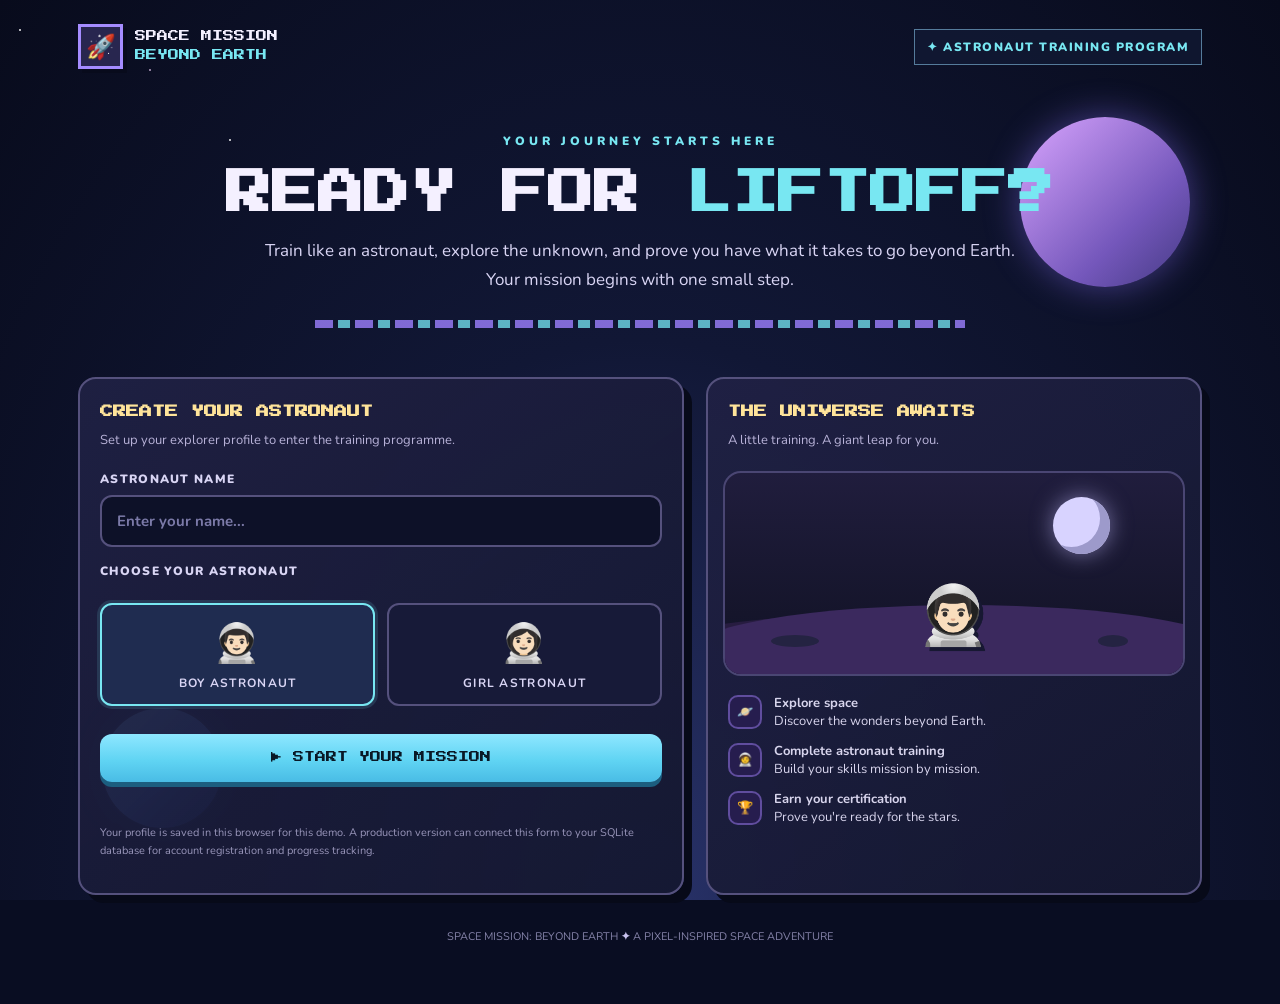
==== index.html @ 28afaa0f "Update index.html" ====
<!DOCTYPE html>
<html lang="en">
<head>
<meta charset="UTF-8">
<meta name="viewport" content="width=device-width, initial-scale=1.0">
<title>Space Mission: Beyond Earth</title>
<style>
@import url('https://fonts.googleapis.com/css2?family=Press+Start+2P&family=Nunito:wght@400;600;700;800;900&display=swap');
:root{--ink:#f4f0ff;--muted:#b8b2d8;--purple:#9c7bff;--cyan:#78e7f2;--pink:#ff9fc9;--panel:#171832;--panel2:#222448;--line:#55517d;--gold:#ffe49a}
*{box-sizing:border-box} body{margin:0;min-height:100vh;color:var(--ink);font-family:Nunito, sans-serif;background:#090d22;overflow-x:hidden}
body:before{content:"";position:fixed;inset:0;z-index:-3;background:radial-gradient(ellipse at 50% 100%,#29336b 0%,#111735 44%,#080b1c 100%)}
#stars{position:fixed;inset:0;z-index:-2;pointer-events:none;background-image:radial-gradient(2px 2px at 20px 30px,#fff 45%,transparent 55%),radial-gradient(1px 1px at 80px 110px,#a9eaff 45%,transparent 55%),radial-gradient(1.5px 1.5px at 150px 70px,#f7d7ff 45%,transparent 55%),radial-gradient(2px 2px at 230px 140px,#fff 45%,transparent 55%);opacity:.7}
.planet{position:fixed;z-index:-1;border-radius:50%;pointer-events:none}.planet.one{width:170px;height:170px;right:7%;top:13%;background:linear-gradient(135deg,#d9a5ff,#7457bb 65%,#443a83);box-shadow:0 0 36px rgba(139,116,255,.45)}.planet.two{width:120px;height:120px;left:8%;bottom:8%;background:linear-gradient(135deg,#84d3ff,#4b7fe8 58%,#253c89);box-shadow:0 0 28px rgba(117,191,255,.3)}
header{max-width:1180px;margin:auto;padding:24px 28px;display:flex;justify-content:space-between;align-items:center;gap:16px}
.brand{display:flex;align-items:center;gap:12px}.brand-icon{width:45px;height:45px;display:grid;place-items:center;background:#28264f;border:3px solid #a58cff;box-shadow:4px 4px 0 #080b1c;font-size:24px}.brand-name{font-family:'Press Start 2P';font-size:11px;line-height:1.7}.brand-name span{color:var(--cyan)}
.status{font-size:12px;font-weight:900;letter-spacing:1.5px;color:var(--cyan);border:1px solid #557b9b;padding:9px 12px;background:#121a36bb}
main{max-width:1180px;margin:10px auto 60px;padding:0 28px}
.hero{text-align:center;padding:30px 10px 24px}.eyebrow{color:var(--cyan);font-weight:900;letter-spacing:4px;font-size:12px}.hero h1{font-family:'Press Start 2P';font-size:clamp(24px,4vw,46px);line-height:1.3;margin:16px 0 12px}.hero h1 span{color:var(--cyan)}.hero p{max-width:760px;margin:0 auto;color:#d9d5f4;font-size:17px;line-height:1.7}
.pixel-rule{height:8px;max-width:650px;margin:25px auto;background:repeating-linear-gradient(90deg,#9d80ff 0 18px,transparent 18px 23px,#70dce9 23px 35px,transparent 35px 40px);opacity:.8}
.layout{display:grid;grid-template-columns:1.1fr .9fr;gap:22px;align-items:stretch}.panel{background:linear-gradient(145deg,#202144ed,#14172fee);border:2px solid var(--line);box-shadow:8px 8px 0 #070a19;border-radius:18px;padding:22px 20px}
.panel-title{font-family:'Press Start 2P';font-size:13px;line-height:1.7;color:var(--gold);margin:0 0 8px}.panel-sub{color:var(--muted);font-size:13px;margin:0 0 22px}
label{display:block;font-size:12px;font-weight:900;letter-spacing:1.3px;color:#d9d5f4;margin:16px 0 8px}
input,select{width:100%;background:#0d1128;color:white;border:2px solid #55517d;padding:14px 15px;font:700 15px Nunito;outline:none;border-radius:12px}input:focus,select:focus{border-color:var(--cyan);box-shadow:0 0 0 3px #78e7f222}input::placeholder{color:#7b7aa8}
.gender{display:grid;grid-template-columns:1fr 1fr;gap:12px}.gender-option{cursor:pointer;border:2px solid #55517d;background:#171a38;padding:13px 10px;text-align:center;transition:.15s;border-radius:12px}.gender-option.selected{border-color:var(--cyan);background:#1f2c50;box-shadow:0 0 0 3px #78e7f222}.gender-option input{display:none}.avatar{display:block;font-size:38px;margin-bottom:6px}
.primary,.secondary{width:100%;border:0;padding:15px 18px;font-family:'Press Start 2P';font-size:11px;line-height:1.7;cursor:pointer;transition:transform .12s,filter .12s;border-radius:12px}.primary{margin-top:20px;background:linear-gradient(180deg,#8ee7ff,#60d4f3 55%,#49bce5);color:#091826;box-shadow:0 5px 0 #1c5e7f}.secondary{margin-top:10px;background:#2d2c4e;color:var(--ink);border:1px solid var(--line);box-shadow:0 5px 0 #161827}.primary:hover,.secondary:hover{transform:translateY(-1px);filter:brightness(1.05)}
.message{min-height:20px;color:var(--pink);font-size:12px;font-weight:800;margin-top:10px}.tiny{font-size:11px;color:#9895b9;line-height:1.6;margin-top:12px}
.preview{display:flex;flex-direction:column;justify-content:space-between;overflow:hidden}.preview-top{position:relative;z-index:1}.scene{height:205px;margin:10px -5px 18px;position:relative;overflow:hidden;border:2px solid #4a4673;border-radius:18px;background:linear-gradient(180deg,#201d3d,#15152b 70%,#0e1228)}
.moon{position:absolute;right:16%;top:24px;width:57px;height:57px;border-radius:50%;background:#d8d3ff;box-shadow:inset -10px -7px #9d9acb,0 0 22px #c5bdff88}.hill{position:absolute;bottom:-26px;width:120%;left:-8%;height:95px;background:#3b295e;border-radius:50% 50% 0 0}.hill.back{background:#2c1f46;height:70px;bottom:-8px;left:-15%;opacity:.8}.crater{position:absolute;bottom:27px;width:48px;height:12px;border-radius:50%;background:#242342}.crater.c1{left:10%}.crater.c2{right:12%;width:30px}
.astronaut{position:absolute;z-index:2;bottom:19px;left:42%;font-size:58px;filter:drop-shadow(4px 4px 0 #171832);animation:bob 2.2s ease-in-out infinite}@keyframes bob{50%{transform:translateY(-7px)}}
.feature-list{display:grid;gap:12px;margin-top:12px}.feature{display:flex;gap:12px;align-items:center;color:#d8d5ed;font-size:13px}.feature-icon{width:34px;height:34px;flex:none;display:grid;place-items:center;border-radius:10px;background:#261d4e;border:2px solid #604d9e}
.dashboard{display:none;margin-top:24px}.dashboard.show{display:block}.welcome{display:flex;justify-content:space-between;align-items:center;gap:14px;flex-wrap:wrap}.player-chip{display:flex;align-items:center;gap:12px;padding:10px 12px;background:#161b39;border:1px solid var(--line);border-radius:12px}.player-avatar{display:grid;place-items:center;min-width:44px;height:44px;background:#2c2d56;border:2px solid #6a64a8;border-radius:12px;font-size:24px}.player-status{font-size:11px;color:#cfc8ef;text-transform:uppercase;letter-spacing:1.4px}
.dashboard-note{font-size:11px;color:#a7a4c5;margin-top:12px}.footer{text-align:center;color:#8583a9;font-size:11px;margin:34px 0 0}.footer b{color:#c7c1ee}
#upgradeShop.upgrade-grid{display:grid;grid-template-columns:repeat(3,minmax(0,1fr));gap:12px;align-items:stretch}
.upgrade-card{min-width:0;min-height:190px;padding:12px;border:1px solid #4f4d78;background:#10162d;color:#fff;border-radius:12px;display:flex;flex-direction:column;height:100%}
.upgrade-card .upgrade-description{margin-top:6px}
.upgrade-card .upgrade-cost{margin-top:8px}
.upgrade-card .upgrade-buy{margin-top:auto;width:100%;min-height:38px;padding:10px;border:0;color:#0d1022;font-weight:800;cursor:pointer;border-radius:10px}
@media(max-width:760px){#upgradeShop.upgrade-grid{grid-template-columns:1fr}}
.mission{background:linear-gradient(180deg,#1a1d3d,#11152e);border:1px solid var(--line);border-radius:14px;padding:16px;display:flex;flex-direction:column;gap:10px}.missions{display:grid;grid-template-columns:repeat(auto-fit,minmax(220px,1fr));gap:14px;margin-top:18px}.m-icon{font-size:30px}.mission h3{margin:0;font-family:'Press Start 2P';font-size:11px;line-height:1.7;color:var(--gold)}.mission p{margin:0;color:#d4d0f0;font-size:14px;line-height:1.5}.mission button{margin-top:auto;padding:12px 14px;border:0;border-radius:10px;background:#7bcaef;color:#091826;font-weight:900;cursor:pointer;font-family:'Press Start 2P';font-size:10px}
@media(max-width:760px){header{padding:18px 18px}.status{display:none}main{padding:0 18px}.layout{grid-template-columns:1fr}.hero{padding-top:20px}.hero p{font-size:14px}.missions{grid-template-columns:1fr}.panel{padding:18px 16px}} 
</style>
</head>
<body>
<div id="stars"></div><div class="planet one"></div><div class="planet two"></div>
<header><div class="brand"><div class="brand-icon">🚀</div><div class="brand-name">SPACE MISSION<br><span>BEYOND EARTH</span></div></div><div class="status">✦ ASTRONAUT TRAINING PROGRAM</div></header>
<main>
<section class="hero">
<div class="eyebrow">YOUR JOURNEY STARTS HERE</div>
<h1>READY FOR <span>LIFTOFF?</span></h1>
<p>Train like an astronaut, explore the unknown, and prove you have what it takes to go beyond Earth. Your mission begins with one small step.</p>
<div class="pixel-rule"></div>
</section>
<section class="layout" id="entry">
<div class="panel">
<h2 class="panel-title">CREATE YOUR ASTRONAUT</h2>
<p class="panel-sub">Set up your explorer profile to enter the training programme.</p>
<form id="profileForm">
<label for="playerName">ASTRONAUT NAME</label>
<input id="playerName" maxlength="18" placeholder="Enter your name..." autocomplete="nickname" required>
<label>CHOOSE YOUR ASTRONAUT</label>
<div class="gender">
<label class="gender-option selected" data-gender="boy"><input type="radio" name="gender" value="boy" checked><span class="avatar">👨🏻‍🚀</span><strong>BOY ASTRONAUT</strong></label>
<label class="gender-option" data-gender="girl"><input type="radio" name="gender" value="girl"><span class="avatar">👩🏻‍🚀</span><strong>GIRL ASTRONAUT</strong></label>
</div>
<button class="primary" type="submit">▶ START YOUR MISSION</button>
<div class="message" id="formMessage" aria-live="polite"></div>
</form>
<p class="tiny">Your profile is saved in this browser for this demo. A production version can connect this form to your SQLite database for account registration and progress tracking.</p>
</div>
<div class="panel preview">
<div class="preview-top"><h2 class="panel-title">THE UNIVERSE AWAITS</h2><p class="panel-sub">A little training. A giant leap for you.</p>
<div class="scene"><div class="moon"></div><div class="hill back"></div><div class="hill"></div><div class="crater c1"></div><div class="crater c2"></div><div class="astronaut" id="previewAstronaut">👨🏻‍🚀</div></div>
<div class="feature-list">
<div class="feature"><span class="feature-icon">🪐</span><span><b>Explore space</b><br>Discover the wonders beyond Earth.</span></div>
<div class="feature"><span class="feature-icon">🧑‍🚀</span><span><b>Complete astronaut training</b><br>Build your skills mission by mission.</span></div>
<div class="feature"><span class="feature-icon">🏆</span><span><b>Earn your certification</b><br>Prove you're ready for the stars.</span></div>
</div></div>
</div>
</section>
<section class="dashboard" id="dashboard">
<div class="panel">
<div class="welcome"><div><h2 class="panel-title">WELCOME TO THE CREW, <span id="welcomeName"></span>!</h2><p class="panel-sub">Your astronaut training hub is ready. Choose a mission below.</p></div><div class="player-chip"><div class="player-avatar" id="playerAvatar">👨🏻‍🚀</div><div><div class="player-status">CURRENT CREW MEMBER</div><div id="playerLabel" style="font-weight:900; font-size:15px;">Explorer</div></div></div></div>
<article class="mission"><div class="m-icon">🚀</div><h3>MISSION 01</h3><p>Enter your first training challenge and test your astronaut skills.</p><button onclick="launchCurrentMission()">PLAY NOW</button></article>
<article class="mission"><div class="m-icon">🔧</div><h3>MISSION 02</h3><p>Take on another hands-on challenge in your journey through space.</p><button onclick="launchSatelliteRescue()">PLAY NOW</button></article>
<article class="mission"><div class="m-icon">📡</div><h3>KNOWLEDGE CHECK</h3><p>Answer the space knowledge quiz and show what you've learned.</p><button onclick="openMission('quiz.html')">START QUIZ</button></article>
</div>

<div class="mission-planner-panel" style="margin-top:22px;border:1px solid var(--line);background:#121a36bb;border-radius:14px;padding:16px;">
  <div class="panel-title" style="margin-bottom:8px;">MISSION OBJECTIVE</div>
  <p style="color:#c9c6df;font-size:13px;margin:0 0 12px;">Choose what your crew is working toward. Every mission has two stages: astronaut flight, then satellite rescue.</p>
  <label for="plannerObjective">YOUR OBJECTIVE</label>
  <select id="plannerObjective">
    <option value="Satellite Rescue">Satellite Rescue — recover a damaged satellite</option>
    <option value="Space Exploration">Space Exploration — explore and secure a new route</option>
    <option value="Scientific Discovery">Scientific Discovery — collect valuable space data</option>
  </select>
  <div id="missionSummary" style="margin-top:12px;padding:12px;background:#10162d;border:1px solid #4f4d78;color:#e6e4ff;font-size:13px;line-height:1.6;border-radius:12px;"></div>
  <div style="display:flex;gap:10px;flex-wrap:wrap;margin-top:14px;">
    <button class="primary" type="button" onclick="saveCurrentMissionPlan()" style="margin-top:0;width:auto;">SAVE OBJECTIVE</button>
    <button class="secondary" type="button" onclick="launchCurrentMission()" style="margin-top:0;width:auto;">START MISSION</button>
  </div>
</div>
<div class="upgrade-panel" style="margin-top:22px;border:1px solid var(--line);background:#121a36bb;border-radius:14px;padding:16px;">
  <div class="panel-title" style="margin-bottom:8px;">MINIGAME 2 UPGRADE SHOP</div>
  <p style="color:#c9c6df;font-size:13px;margin:0 0 12px;">These upgrades only affect Satellite Rescue.</p>
  <div id="upgradeShop" class="upgrade-grid"></div>
</div>

<div class="mission-history-panel" style="margin-top:22px; border:1px solid var(--line); background:#121a36bb; border-radius:14px; padding:16px;">
  <div class="panel-title" style="margin-bottom:14px;">MISSION HISTORY</div>
  <div id="missionHistoryList" style="display:grid;gap:8px;"></div>
</div>


<button class="secondary" style="margin-top:18px" onclick="logout()">↶ BACK TO PROFILE</button>
</div>
</section>
<div class="footer">SPACE MISSION: BEYOND EARTH <b>✦</b> A PIXEL-INSPIRED SPACE ADVENTURE</div>
</main>
<script src="mission-system.js"></script>
<script>
const form=document.getElementById('profileForm');
const genderOptions=document.querySelectorAll('.gender-option');
let selectedGender='boy';

genderOptions.forEach(option=>{
  option.addEventListener('click',()=>{
    selectedGender=option.dataset.gender;
    genderOptions.forEach(item=>item.classList.toggle('selected',item===option));
    document.getElementById('previewAstronaut').textContent=selectedGender==='boy'?'👨🏻‍🚀':'👩🏻‍🚀';
  });
});

form.addEventListener('submit',event=>{
  event.preventDefault();
  const name=document.getElementById('playerName').value.trim();
  if(!name){document.getElementById('formMessage').textContent='Please enter your astronaut name first.';return;}

  const existingProfile = JSON.parse(localStorage.getItem('beyondEarthProfile') || '{}');
  const profile={
    name,
    gender:selectedGender,
    credits:Number(existingProfile.credits || 300),
    upgrades: existingProfile.upgrades || {},
    missionHistory: Array.isArray(existingProfile.missionHistory) ? existingProfile.missionHistory : [],
    missionRecords: existingProfile.missionRecords && typeof existingProfile.missionRecords === 'object' ? existingProfile.missionRecords : {}
  };

  localStorage.setItem('beyondEarthProfile',JSON.stringify(profile));
  showDashboard(profile);
});

function showDashboard(profile){
  const completed = new URLSearchParams(window.location.search).get('missionComplete');
  if (completed) {
    const result = JSON.parse(localStorage.getItem('beyondEarthCampaignResult') || '{}');
    setTimeout(() => alert('MISSION COMPLETE!\n' + (result.objective || 'Your objective') + '\nReward: 100 credits.'), 150);
    history.replaceState({}, '', window.location.pathname);
  }
  const safeProfile = profile || JSON.parse(localStorage.getItem('beyondEarthProfile') || '{}');
  document.getElementById('entry').style.display='none';
  document.getElementById('dashboard').classList.add('show');
  document.getElementById('welcomeName').textContent=(safeProfile.name || 'EXPLORER').toUpperCase();
  document.getElementById('playerLabel').textContent=safeProfile.name || 'Explorer';
  document.getElementById('playerAvatar').textContent=safeProfile.gender==='girl'?'👩🏻‍🚀':'👨🏻‍🚀';
  renderMissionPlanner();
  renderUpgradeShop();
  renderMissionHistory();
  window.scrollTo({top:0,behavior:'smooth'});
}

function logout(){
  document.getElementById('dashboard').classList.remove('show');
  document.getElementById('entry').style.display='grid';
  window.scrollTo({top:0,behavior:'smooth'});
}

function getCurrentPlanFromForm(){return {objective:document.getElementById('plannerObjective').value};}
function renderMissionPlanner(){
  const plan=SpaceMissionSystem.loadPlan();
  document.getElementById('plannerObjective').value=plan.objective||'Satellite Rescue';
  updatePlannerSummary();
  document.getElementById('plannerObjective').onchange=updatePlannerSummary;
}
function updatePlannerSummary(){
  const objective=document.getElementById('plannerObjective').value;
  const descriptions={
    'Satellite Rescue':'Recover the damaged satellite and bring it safely back to base.',
    'Space Exploration':'Navigate the asteroid field, then secure the satellite route.',
    'Scientific Discovery':'Complete the flight challenge, then collect and protect satellite research.'
  };
  document.getElementById('missionSummary').innerHTML='<strong>Mission:</strong> '+objective+'<br><strong>Stage 1:</strong> Defying Gravity — guide your astronaut through the asteroid field.<br><strong>Stage 2:</strong> Satellite Rescue — stun hostile aliens, repair the satellite and tow it home.<br><strong>Goal:</strong> '+descriptions[objective];
}
function saveCurrentMissionPlan(){
  SpaceMissionSystem.savePlan(getCurrentPlanFromForm());
  updatePlannerSummary();
  alert('Mission objective saved.');
}
function launchCurrentMission(){
  const plan=getCurrentPlanFromForm();
  SpaceMissionSystem.savePlan(plan);
  localStorage.setItem('beyondEarthCampaign',JSON.stringify({objective:plan.objective,stage:1,startedAt:Date.now()}));
  window.location.href='minigames/defying-gravity/index.html';
}
function launchSatelliteRescue(){
  const plan=getCurrentPlanFromForm();
  SpaceMissionSystem.savePlan(plan);
  localStorage.setItem('beyondEarthCampaign',JSON.stringify({objective:plan.objective,stage:2,startedAt:Date.now()}));
  window.location.href='minigames/satellite-rescue/index.html';
}
function renderUpgradeShop(){
  const shop=document.getElementById('upgradeShop'),profile=SpaceMissionSystem.loadProfile();
  shop.innerHTML='';
  Object.entries(SpaceMissionSystem.UPGRADE_CATALOG).forEach(([key,item])=>{
    const level=Number(profile.upgrades[key]||0),cost=item.costs[level]??item.costs[item.costs.length-1];
    const card=document.createElement('div');
    card.className='upgrade-card';
    card.innerHTML=`<div style="font-weight:800;color:#ffe49a">${item.name}</div><div class="upgrade-description" style="font-size:12px;color:#c9c6df">${item.description}</div><div class="upgrade-cost" style="font-size:12px">Cost: ${level>=item.maxLevel?'—':cost+' credits'} · Level ${level}/${item.maxLevel}</div><button class="upgrade-buy" style="background:${level>=item.maxLevel?'#777':profile.credits>=cost?'#8ef2bf':'#8d8ea5'}" onclick="buyUpgrade('${key}')" ${level>=item.maxLevel?'disabled':''}>${level>=item.maxLevel?'MAXED OUT':'BUY'}</button>`;
    shop.appendChild(card);
  });
  const balance=document.createElement('p');balance.style.cssText='grid-column:1/-1;color:#ffd98a;font-size:13px;margin:0';balance.textContent='Available credits: '+profile.credits;shop.appendChild(balance);
}
function buyUpgrade(key){
  const result=SpaceMissionSystem.buyUpgrade(key);
  if(!result.ok){alert(result.message);return;}
  renderUpgradeShop();
}
function renderMissionHistory(){
  if (!SpaceMissionSystem) return;
  const history = SpaceMissionSystem.loadProfile().missionHistory || [];
  const list = document.getElementById('missionHistoryList');
  if (!list) return;

  list.innerHTML = '';

  if (!history.length) {
    list.innerHTML = '<div style="color:#b8b2d8;font-size:12px;">No mission reports yet.</div>';
    return;
  }

  history.forEach(report => {
    const item = document.createElement('div');
    item.style.cssText = 'padding:12px;border:1px solid #4f4d78;background:#10162d;color:#fff;border-radius:12px;';
    const duration = Number(report.elapsedSeconds || 0);
    const timeLabel = `${Math.floor(duration / 60)}m ${(duration % 60).toFixed(1)}s`;
    const detail = report.key === 'knowledgeCheck'
      ? `${report.details?.correctAnswers ?? 0}/${report.details?.totalQuestions ?? 0} correct answers • Best streak: ${report.details?.maxStreak ?? 0}`
      : report.key === 'satelliteRescue'
        ? `Attempts: ${report.details?.attempts ?? 0} • Hits: ${report.details?.hits ?? 0} • Rank: ${report.details?.tier ?? 0}`
        : report.key === 'defyingGravity'
          ? `Score when failed: ${report.details?.scoreAtFailure ?? report.score ?? 0}`
          : '';
    item.innerHTML = `
      <div style="font-weight:800;color:#ffd23f;">${report.game || report.objective || 'Mission activity'}</div>
      <div style="font-size:12px;color:#c9c6df;">${report.outcome || 'Mission complete'} • Score: ${report.score || 0} • High score: ${report.highScore ?? report.score ?? 0}</div>
      <div style="font-size:12px;color:#c9c6df;">Time: ${report.elapsedSeconds == null ? '—' : timeLabel}${report.creditsEarned ? ` • ${report.creditsEarned} credits earned` : ''}</div>
      ${detail ? `<div style="font-size:11px;color:#c9c6df;">${detail}</div>` : ''}
      <div style="font-size:11px;color:#9895b9;">Objective: ${report.objective || 'Independent activity'} • ${report.date ? new Date(report.date).toLocaleString() : ''}</div>
    `;
    list.appendChild(item);
  });
}

function openMission(file){window.location.href=file;}

const saved = localStorage.getItem('beyondEarthProfile');
if(saved){
  try{showDashboard(JSON.parse(saved));}
  catch(e){localStorage.removeItem('beyondEarthProfile');}
}
</script>
</body>
</html>
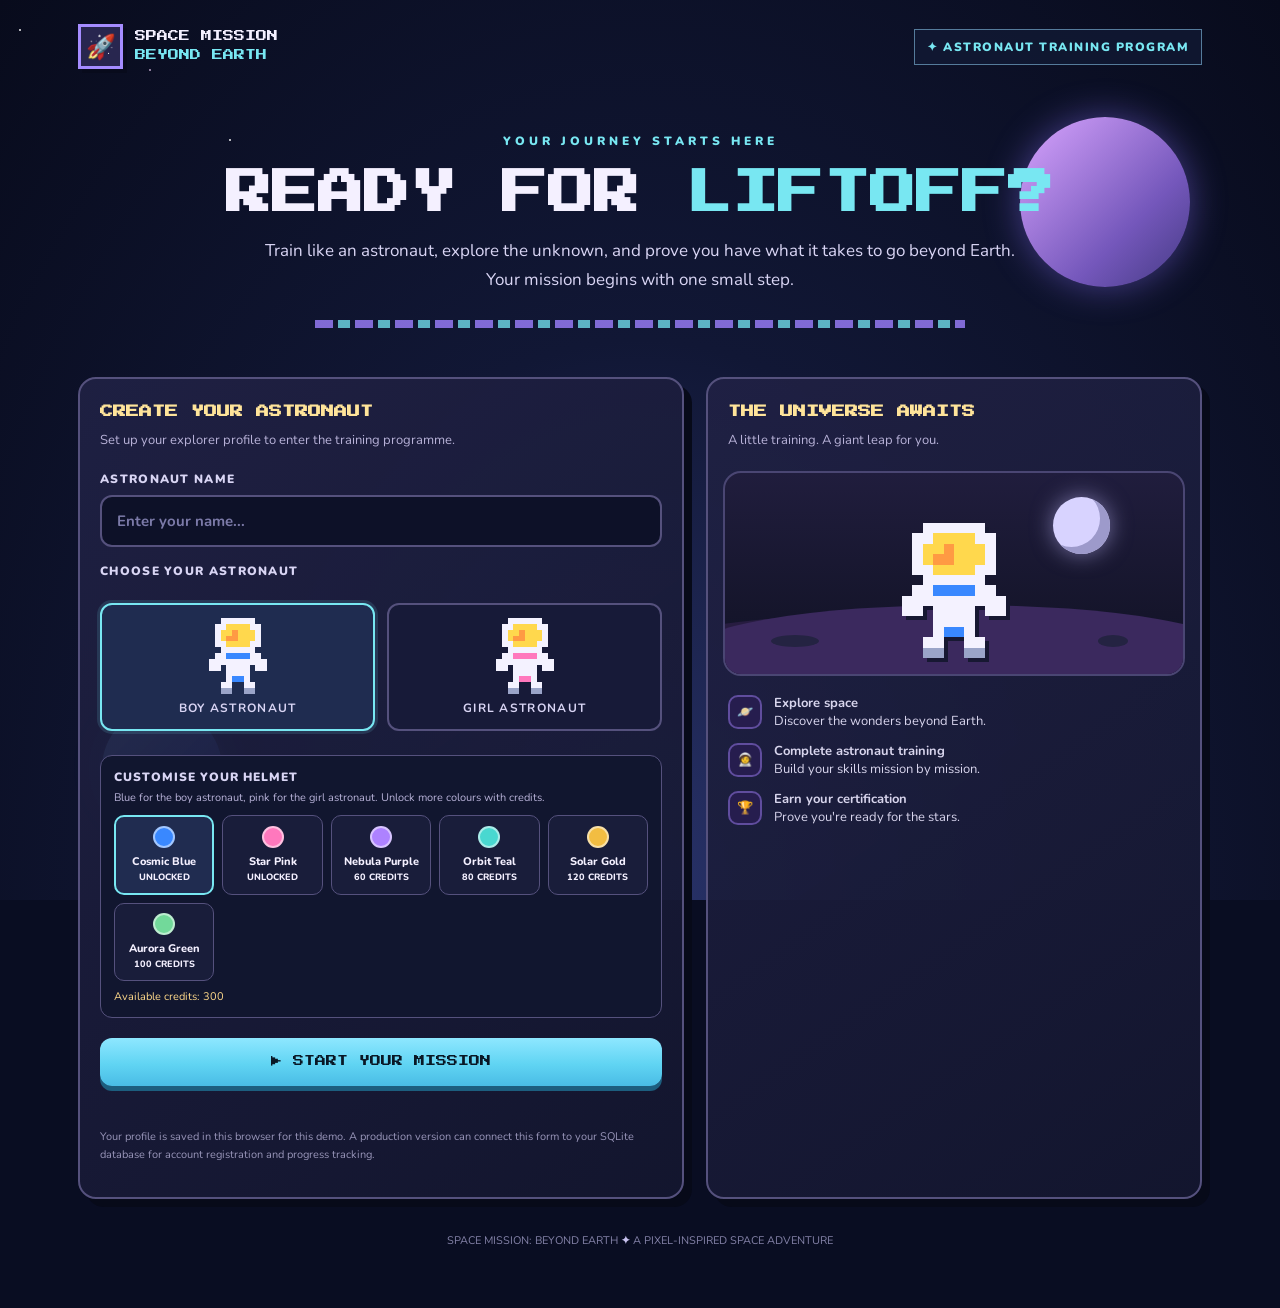
==== commit cc3d63dd: "Update index.html" ====
--- a/index.html
+++ b/index.html
@@ -35,8 +35,28 @@
 .upgrade-card .upgrade-description{margin-top:6px}
 .upgrade-card .upgrade-cost{margin-top:8px}
 .upgrade-card .upgrade-buy{margin-top:auto;width:100%;min-height:38px;padding:10px;border:0;color:#0d1022;font-weight:800;cursor:pointer;border-radius:10px}
+
+.avatar-sprite{display:block;width:58px;height:76px;image-rendering:pixelated;margin:0 auto 6px}
+.avatar-preview-sprite{width:104px;height:135px;image-rendering:pixelated;position:absolute;z-index:3;bottom:16px;left:calc(50% - 52px);filter:drop-shadow(4px 4px 0 #171832);animation:bob 2.2s ease-in-out infinite}
+.helmet-customizer{margin-top:16px;padding:13px;border:1px solid var(--line);border-radius:12px;background:#11162f}
+.helmet-swatches{display:grid;grid-template-columns:repeat(auto-fit,minmax(94px,1fr));gap:8px;margin-top:10px}
+.helmet-swatch{border:1px solid #55517d;border-radius:10px;background:#191d3a;color:#f4f0ff;padding:9px 7px;cursor:pointer;text-align:center;font:800 11px Nunito;min-height:68px}
+.helmet-swatch.active{border:2px solid var(--cyan);background:#202c50}
+.helmet-dot{display:block;width:22px;height:22px;border-radius:50%;margin:0 auto 6px;border:2px solid #ffffff88}
+.helmet-swatch:disabled{opacity:.72;cursor:default}
+.credit-note{font-size:11px;color:#ffd98a;margin-top:8px}
 @media(max-width:760px){#upgradeShop.upgrade-grid{grid-template-columns:1fr}}
 .mission{background:linear-gradient(180deg,#1a1d3d,#11152e);border:1px solid var(--line);border-radius:14px;padding:16px;display:flex;flex-direction:column;gap:10px}.missions{display:grid;grid-template-columns:repeat(auto-fit,minmax(220px,1fr));gap:14px;margin-top:18px}.m-icon{font-size:30px}.mission h3{margin:0;font-family:'Press Start 2P';font-size:11px;line-height:1.7;color:var(--gold)}.mission p{margin:0;color:#d4d0f0;font-size:14px;line-height:1.5}.mission button{margin-top:auto;padding:12px 14px;border:0;border-radius:10px;background:#7bcaef;color:#091826;font-weight:900;cursor:pointer;font-family:'Press Start 2P';font-size:10px}
+
+.avatar-sprite{display:block;width:58px;height:76px;image-rendering:pixelated;margin:0 auto 6px}
+.avatar-preview-sprite{width:104px;height:135px;image-rendering:pixelated;position:absolute;z-index:3;bottom:16px;left:calc(50% - 52px);filter:drop-shadow(4px 4px 0 #171832);animation:bob 2.2s ease-in-out infinite}
+.helmet-customizer{margin-top:16px;padding:13px;border:1px solid var(--line);border-radius:12px;background:#11162f}
+.helmet-swatches{display:grid;grid-template-columns:repeat(auto-fit,minmax(94px,1fr));gap:8px;margin-top:10px}
+.helmet-swatch{border:1px solid #55517d;border-radius:10px;background:#191d3a;color:#f4f0ff;padding:9px 7px;cursor:pointer;text-align:center;font:800 11px Nunito;min-height:68px}
+.helmet-swatch.active{border:2px solid var(--cyan);background:#202c50}
+.helmet-dot{display:block;width:22px;height:22px;border-radius:50%;margin:0 auto 6px;border:2px solid #ffffff88}
+.helmet-swatch:disabled{opacity:.72;cursor:default}
+.credit-note{font-size:11px;color:#ffd98a;margin-top:8px}
 @media(max-width:760px){header{padding:18px 18px}.status{display:none}main{padding:0 18px}.layout{grid-template-columns:1fr}.hero{padding-top:20px}.hero p{font-size:14px}.missions{grid-template-columns:1fr}.panel{padding:18px 16px}} 
 </style>
 </head>
@@ -59,8 +79,14 @@
 <input id="playerName" maxlength="18" placeholder="Enter your name..." autocomplete="nickname" required>
 <label>CHOOSE YOUR ASTRONAUT</label>
 <div class="gender">
-<label class="gender-option selected" data-gender="boy"><input type="radio" name="gender" value="boy" checked><span class="avatar">👨🏻‍🚀</span><strong>BOY ASTRONAUT</strong></label>
-<label class="gender-option" data-gender="girl"><input type="radio" name="gender" value="girl"><span class="avatar">👩🏻‍🚀</span><strong>GIRL ASTRONAUT</strong></label>
+<label class="gender-option selected" data-gender="boy"><input type="radio" name="gender" value="boy" checked><canvas class="avatar-sprite" id="boyAvatarSprite" width="40" height="52"></canvas><strong>BOY ASTRONAUT</strong></label>
+<label class="gender-option" data-gender="girl"><input type="radio" name="gender" value="girl"><canvas class="avatar-sprite" id="girlAvatarSprite" width="40" height="52"></canvas><strong>GIRL ASTRONAUT</strong></label>
+</div>
+<div class="helmet-customizer">
+  <div style="font-weight:900;font-size:12px;letter-spacing:1px;color:#d9d5f4">CUSTOMISE YOUR HELMET</div>
+  <div style="font-size:11px;color:#b8b2d8;margin-top:5px">Blue for the boy astronaut, pink for the girl astronaut. Unlock more colours with credits.</div>
+  <div id="helmetColorOptions" class="helmet-swatches"></div>
+  <div id="profileCreditBalance" class="credit-note">Available credits: 300</div>
 </div>
 <button class="primary" type="submit">▶ START YOUR MISSION</button>
 <div class="message" id="formMessage" aria-live="polite"></div>
@@ -69,7 +95,7 @@
 </div>
 <div class="panel preview">
 <div class="preview-top"><h2 class="panel-title">THE UNIVERSE AWAITS</h2><p class="panel-sub">A little training. A giant leap for you.</p>
-<div class="scene"><div class="moon"></div><div class="hill back"></div><div class="hill"></div><div class="crater c1"></div><div class="crater c2"></div><div class="astronaut" id="previewAstronaut">👨🏻‍🚀</div></div>
+<div class="scene"><div class="moon"></div><div class="hill back"></div><div class="hill"></div><div class="crater c1"></div><div class="crater c2"></div><canvas id="previewAstronaut" class="avatar-preview-sprite" width="40" height="52"></canvas></div>
 <div class="feature-list">
 <div class="feature"><span class="feature-icon">🪐</span><span><b>Explore space</b><br>Discover the wonders beyond Earth.</span></div>
 <div class="feature"><span class="feature-icon">🧑‍🚀</span><span><b>Complete astronaut training</b><br>Build your skills mission by mission.</span></div>
@@ -118,18 +144,67 @@
 <div class="footer">SPACE MISSION: BEYOND EARTH <b>✦</b> A PIXEL-INSPIRED SPACE ADVENTURE</div>
 </main>
 <script src="mission-system.js"></script>
+<script src="mission-history.js"></script>
+<script src="astronaut-profile.js"></script>
 <script>
 const form=document.getElementById('profileForm');
 const genderOptions=document.querySelectorAll('.gender-option');
 let selectedGender='boy';
+let selectedHelmetColor='blue';
+const helmetColorOrder=['blue','pink','purple','teal','gold','green'];
+const helmetNames={blue:'Cosmic Blue',pink:'Star Pink',purple:'Nebula Purple',teal:'Orbit Teal',gold:'Solar Gold',green:'Aurora Green'};
+const helmetCosts={blue:0,pink:0,purple:60,teal:80,gold:120,green:100};
+const profileAtLoad=SpaceMissionSystem.loadProfile();
+selectedGender=profileAtLoad.gender==='girl'?'girl':'boy';
+selectedHelmetColor=profileAtLoad.helmetColor || (selectedGender==='girl'?'pink':'blue');
+
+function drawProfileAstronauts(){
+  const boy=document.getElementById('boyAvatarSprite');
+  const girl=document.getElementById('girlAvatarSprite');
+  const preview=document.getElementById('previewAstronaut');
+  if(boy){const c=BeyondEarthAstronaut.create('boy','blue',4);boy.getContext('2d').drawImage(c,0,0,boy.width,boy.height);}
+  if(girl){const c=BeyondEarthAstronaut.create('girl','pink',4);girl.getContext('2d').drawImage(c,0,0,girl.width,girl.height);}
+  if(preview){const c=BeyondEarthAstronaut.create(selectedGender,selectedHelmetColor,4);preview.getContext('2d').clearRect(0,0,preview.width,preview.height);preview.getContext('2d').drawImage(c,0,0,preview.width,preview.height);}
+}
+function renderHelmetColors(){
+  const profile=SpaceMissionSystem.loadProfile();
+  const unlocked=Array.isArray(profile.unlockedHelmetColors)?profile.unlockedHelmetColors:['blue','pink'];
+  const host=document.getElementById('helmetColorOptions'); if(!host)return;
+  host.innerHTML='';
+  helmetColorOrder.forEach(color=>{
+    const isUnlocked=unlocked.includes(color), active=selectedHelmetColor===color;
+    const button=document.createElement('button'); button.type='button';
+    button.className='helmet-swatch'+(active?' active':'');
+    button.innerHTML=`<span class="helmet-dot" style="background:${BeyondEarthAstronaut.colors[color]}"></span>${helmetNames[color]}<br><small>${isUnlocked?'UNLOCKED':helmetCosts[color]+' CREDITS'}</small>`;
+    button.addEventListener('click',()=>{
+      if(!isUnlocked){
+        const purchase=SpaceMissionSystem.buyHelmetColor(color);
+        if(!purchase.ok){alert(purchase.message);return;}
+      }
+      selectedHelmetColor=color;
+      SpaceMissionSystem.selectHelmetColor(color);
+      renderHelmetColors(); drawProfileAstronauts(); updateProfileCredits();
+    });
+    host.appendChild(button);
+  });
+}
+function updateProfileCredits(){const el=document.getElementById('profileCreditBalance');if(el)el.textContent='Available credits: '+SpaceMissionSystem.loadProfile().credits;}
 
 genderOptions.forEach(option=>{
   option.addEventListener('click',()=>{
     selectedGender=option.dataset.gender;
+    // Default helmet colours are blue for boy and pink for girl unless a custom colour is selected.
+    const profile=SpaceMissionSystem.loadProfile();
+    if(!profile.helmetColor || profile.helmetColor==='blue' || profile.helmetColor==='pink') selectedHelmetColor=selectedGender==='girl'?'pink':'blue';
     genderOptions.forEach(item=>item.classList.toggle('selected',item===option));
-    document.getElementById('previewAstronaut').textContent=selectedGender==='boy'?'👨🏻‍🚀':'👩🏻‍🚀';
+    renderHelmetColors(); drawProfileAstronauts();
   });
 });
+
+// Always open the profile page first; prefill returning player's saved choices.
+if(profileAtLoad.name) document.getElementById('playerName').value=profileAtLoad.name;
+genderOptions.forEach(option=>option.classList.toggle('selected',option.dataset.gender===selectedGender));
+renderHelmetColors(); updateProfileCredits(); drawProfileAstronauts();
 
 form.addEventListener('submit',event=>{
   event.preventDefault();
@@ -140,7 +215,9 @@
   const profile={
     name,
     gender:selectedGender,
-    credits:Number(existingProfile.credits || 300),
+    credits:Number(existingProfile.credits ?? 300),
+    helmetColor:selectedHelmetColor,
+    unlockedHelmetColors:Array.isArray(existingProfile.unlockedHelmetColors)?existingProfile.unlockedHelmetColors:['blue','pink'],
     upgrades: existingProfile.upgrades || {},
     missionHistory: Array.isArray(existingProfile.missionHistory) ? existingProfile.missionHistory : [],
     missionRecords: existingProfile.missionRecords && typeof existingProfile.missionRecords === 'object' ? existingProfile.missionRecords : {}
@@ -162,7 +239,11 @@
   document.getElementById('dashboard').classList.add('show');
   document.getElementById('welcomeName').textContent=(safeProfile.name || 'EXPLORER').toUpperCase();
   document.getElementById('playerLabel').textContent=safeProfile.name || 'Explorer';
-  document.getElementById('playerAvatar').textContent=safeProfile.gender==='girl'?'👩🏻‍🚀':'👨🏻‍🚀';
+  const playerAvatar=document.getElementById('playerAvatar');
+  playerAvatar.innerHTML='<canvas id="dashboardAstronaut" width="30" height="39" style="width:30px;height:39px;image-rendering:pixelated"></canvas>';
+  const dashCanvas=document.getElementById('dashboardAstronaut');
+  const dashSprite=BeyondEarthAstronaut.create(safeProfile.gender||'boy',safeProfile.helmetColor||(safeProfile.gender==='girl'?'pink':'blue'),3);
+  dashCanvas.getContext('2d').drawImage(dashSprite,0,0,dashCanvas.width,dashCanvas.height);
   renderMissionPlanner();
   renderUpgradeShop();
   renderMissionHistory();
@@ -263,11 +344,7 @@
 
 function openMission(file){window.location.href=file;}
 
-const saved = localStorage.getItem('beyondEarthProfile');
-if(saved){
-  try{showDashboard(JSON.parse(saved));}
-  catch(e){localStorage.removeItem('beyondEarthProfile');}
-}
+// Returning players remain on the profile page and confirm their profile before the dashboard.
 </script>
 </body>
 </html>
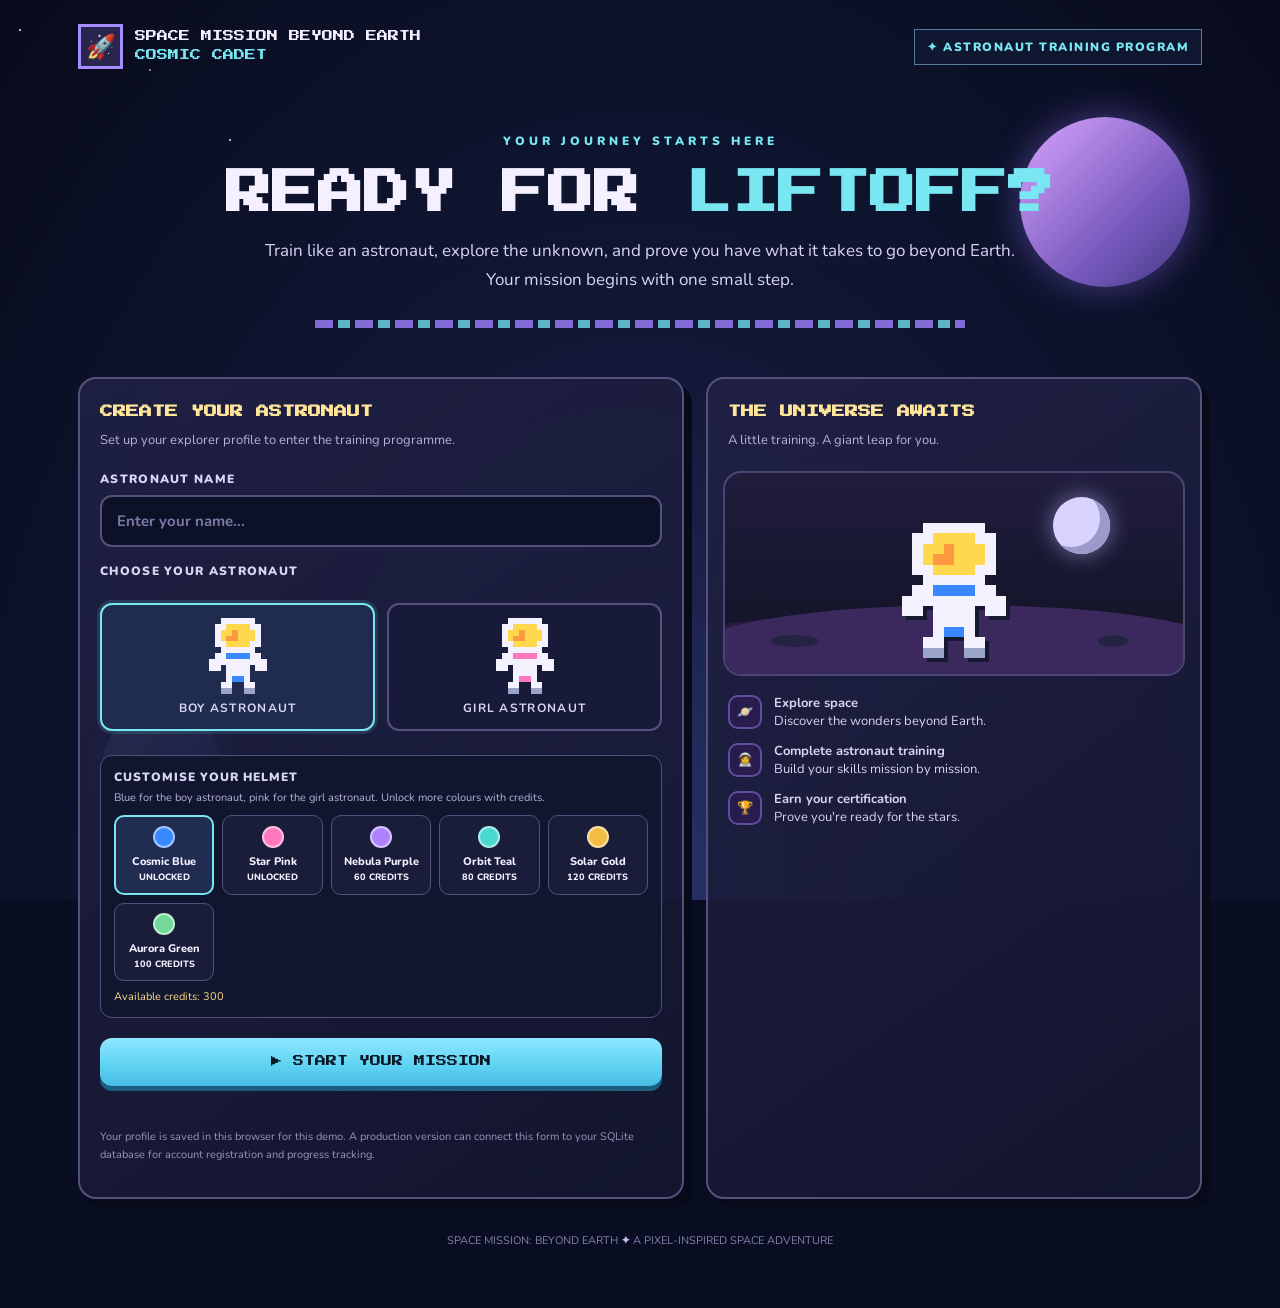
==== commit 4d7547f7: "Update index.html" ====
--- a/index.html
+++ b/index.html
@@ -62,7 +62,7 @@
 </head>
 <body>
 <div id="stars"></div><div class="planet one"></div><div class="planet two"></div>
-<header><div class="brand"><div class="brand-icon">🚀</div><div class="brand-name">SPACE MISSION<br><span>BEYOND EARTH</span></div></div><div class="status">✦ ASTRONAUT TRAINING PROGRAM</div></header>
+<header><div class="brand"><div class="brand-icon">🚀</div><div class="brand-name">SPACE MISSION BEYOND EARTH<br><span>COSMIC CADET</span></div></div><div class="status">✦ ASTRONAUT TRAINING PROGRAM</div></header>
 <main>
 <section class="hero">
 <div class="eyebrow">YOUR JOURNEY STARTS HERE</div>
@@ -106,9 +106,32 @@
 <section class="dashboard" id="dashboard">
 <div class="panel">
 <div class="welcome"><div><h2 class="panel-title">WELCOME TO THE CREW, <span id="welcomeName"></span>!</h2><p class="panel-sub">Your astronaut training hub is ready. Choose a mission below.</p></div><div class="player-chip"><div class="player-avatar" id="playerAvatar">👨🏻‍🚀</div><div><div class="player-status">CURRENT CREW MEMBER</div><div id="playerLabel" style="font-weight:900; font-size:15px;">Explorer</div></div></div></div>
-<article class="mission"><div class="m-icon">🚀</div><h3>MISSION 01</h3><p>Enter your first training challenge and test your astronaut skills.</p><button onclick="launchCurrentMission()">PLAY NOW</button></article>
-<article class="mission"><div class="m-icon">🔧</div><h3>MISSION 02</h3><p>Take on another hands-on challenge in your journey through space.</p><button onclick="launchSatelliteRescue()">PLAY NOW</button></article>
-<article class="mission"><div class="m-icon">📡</div><h3>KNOWLEDGE CHECK</h3><p>Answer the space knowledge quiz and show what you've learned.</p><button onclick="openMission('quiz.html')">START QUIZ</button></article>
+
+<div class="missions">
+
+  <article class="mission">
+    <div class="m-icon">🚀</div>
+    <h3>MISSION 01</h3>
+    <p>Enter your first training challenge and test your astronaut skills.</p>
+    <button onclick="openMission('minigames/defying-gravity/index.html')">PLAY NOW</button>
+  </article>
+
+  <article class="mission">
+    <div class="m-icon">🔧</div>
+    <h3>MISSION 02</h3>
+    <p>Take on another hands-on challenge in your journey through space.</p>
+    <button onclick="openMission('minigames/satellite-rescue/index.html')">PLAY NOW</button>
+  </article>
+
+  <article class="mission">
+    <div class="m-icon">📡</div>
+    <h3>KNOWLEDGE CHECK</h3>
+    <p>Answer the space knowledge quiz and show what you've learned.</p>
+    <button onclick="openMission('quiz.html')">START QUIZ</button>
+  </article>
+
+</div>
+
 </div>
 
 <div class="mission-planner-panel" style="margin-top:22px;border:1px solid var(--line);background:#121a36bb;border-radius:14px;padding:16px;">
@@ -286,7 +309,14 @@
 function launchSatelliteRescue(){
   const plan=getCurrentPlanFromForm();
   SpaceMissionSystem.savePlan(plan);
-  localStorage.setItem('beyondEarthCampaign',JSON.stringify({objective:plan.objective,stage:2,startedAt:Date.now()}));
+  let campaign=null;
+  try { campaign=JSON.parse(localStorage.getItem('beyondEarthCampaign')||'null'); } catch(_) {}
+  // Resume the same unfinished rescue campaign when returning from the level menu.
+  if(!campaign || campaign.stage!==2 || campaign.objective!==plan.objective){
+    localStorage.removeItem('beyondEarthSatelliteProgress');
+    campaign={objective:plan.objective,stage:2,startedAt:Date.now()};
+    localStorage.setItem('beyondEarthCampaign',JSON.stringify(campaign));
+  }
   window.location.href='minigames/satellite-rescue/index.html';
 }
 function renderUpgradeShop(){
@@ -327,9 +357,9 @@
     const detail = report.key === 'knowledgeCheck'
       ? `${report.details?.correctAnswers ?? 0}/${report.details?.totalQuestions ?? 0} correct answers • Best streak: ${report.details?.maxStreak ?? 0}`
       : report.key === 'satelliteRescue'
-        ? `Attempts: ${report.details?.attempts ?? 0} • Hits: ${report.details?.hits ?? 0} • Rank: ${report.details?.tier ?? 0}`
+        ? `Levels cleared: ${report.details?.levelsCleared ?? report.details?.levels?.filter(Boolean).length ?? 0}/3 • Combined score: ${report.details?.totalScore ?? report.score ?? 0}`
         : report.key === 'defyingGravity'
-          ? `Score when failed: ${report.details?.scoreAtFailure ?? report.score ?? 0}`
+          ? `Score when failed: ${report.details?.scoreAtFailure ?? report.score ?? 0} • Coins collected: ${report.details?.coinsCollected ?? 0}`
           : '';
     item.innerHTML = `
       <div style="font-weight:800;color:#ffd23f;">${report.game || report.objective || 'Mission activity'}</div>
@@ -344,7 +374,14 @@
 
 function openMission(file){window.location.href=file;}
 
-// Returning players remain on the profile page and confirm their profile before the dashboard.
+// Returning from a minigame is a dashboard route: do not force the player through profile confirmation again.
+const returnParams = new URLSearchParams(window.location.search);
+if (returnParams.has('returnToDashboard') || returnParams.has('stageReport') || returnParams.has('missionComplete')) {
+  showDashboard(SpaceMissionSystem.loadProfile());
+  if (returnParams.has('returnToDashboard') || returnParams.has('stageReport')) {
+    history.replaceState({}, '', window.location.pathname);
+  }
+}
 </script>
 </body>
 </html>
